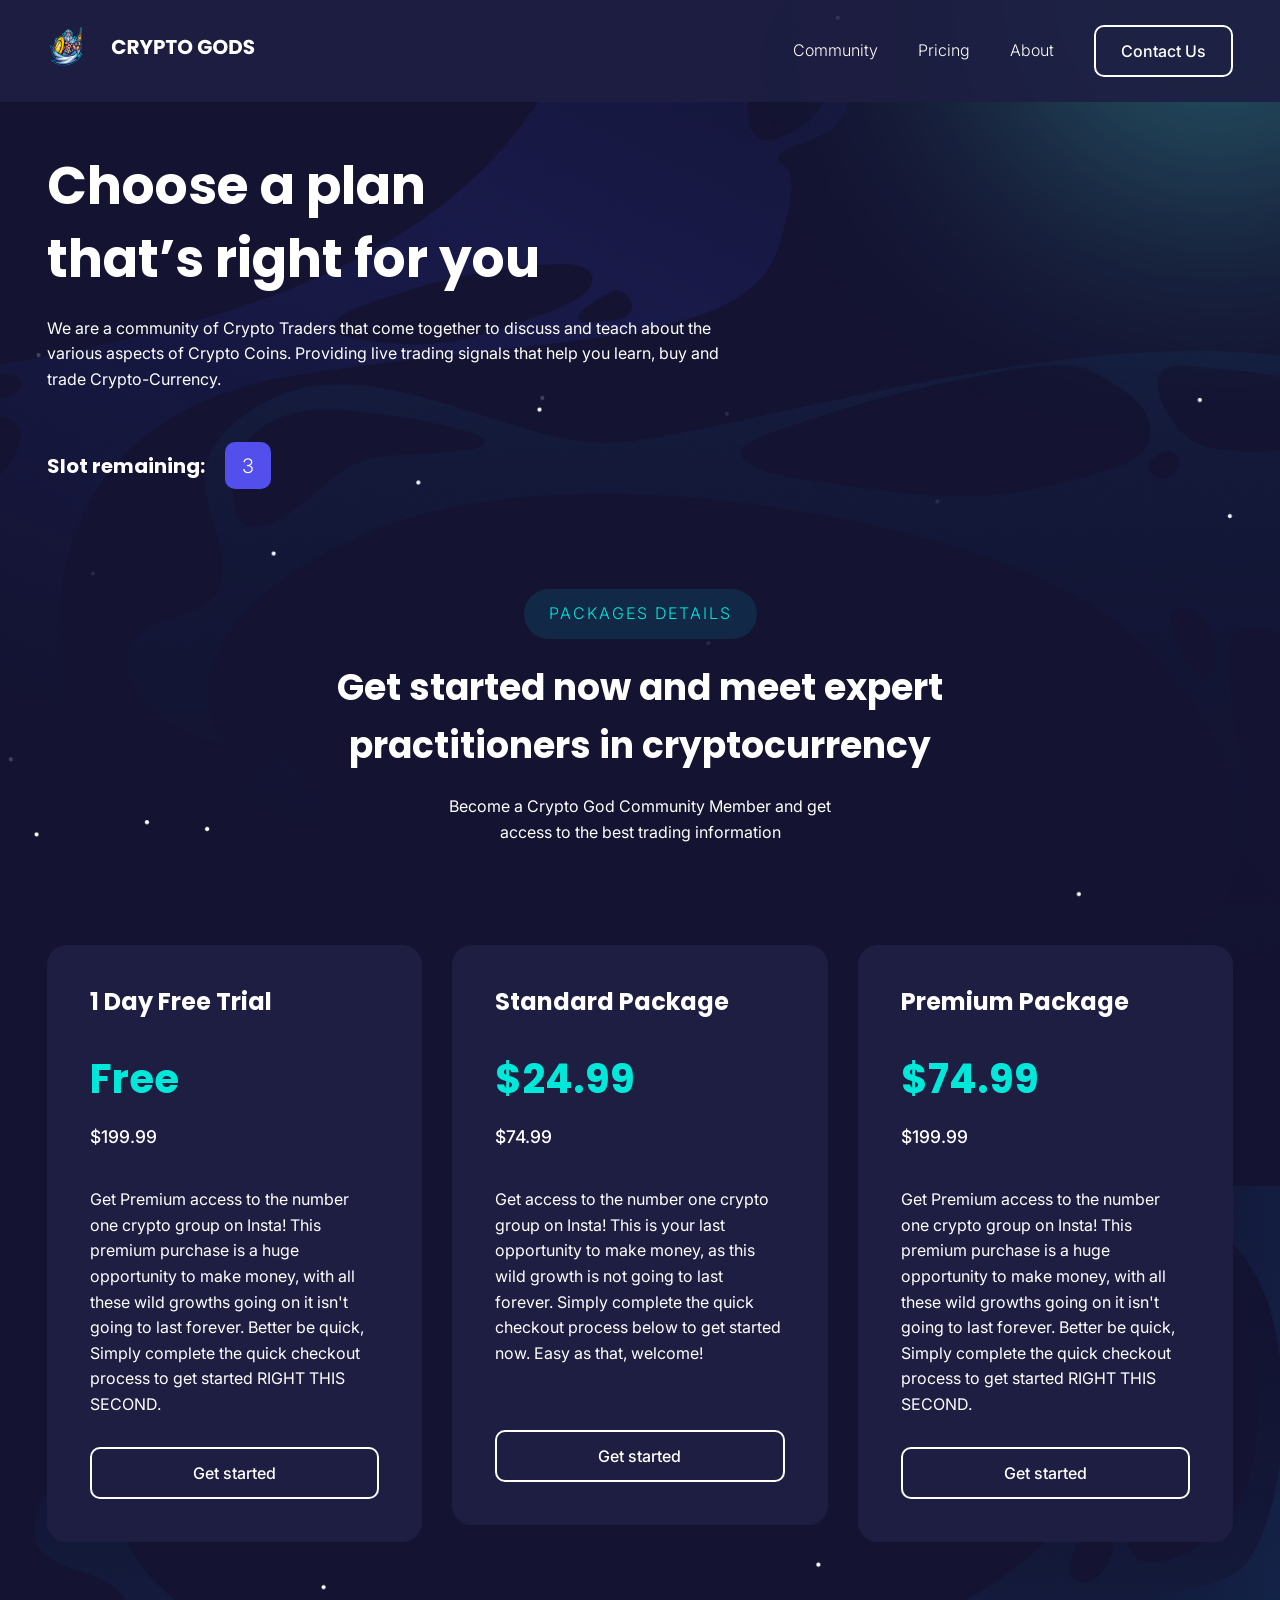
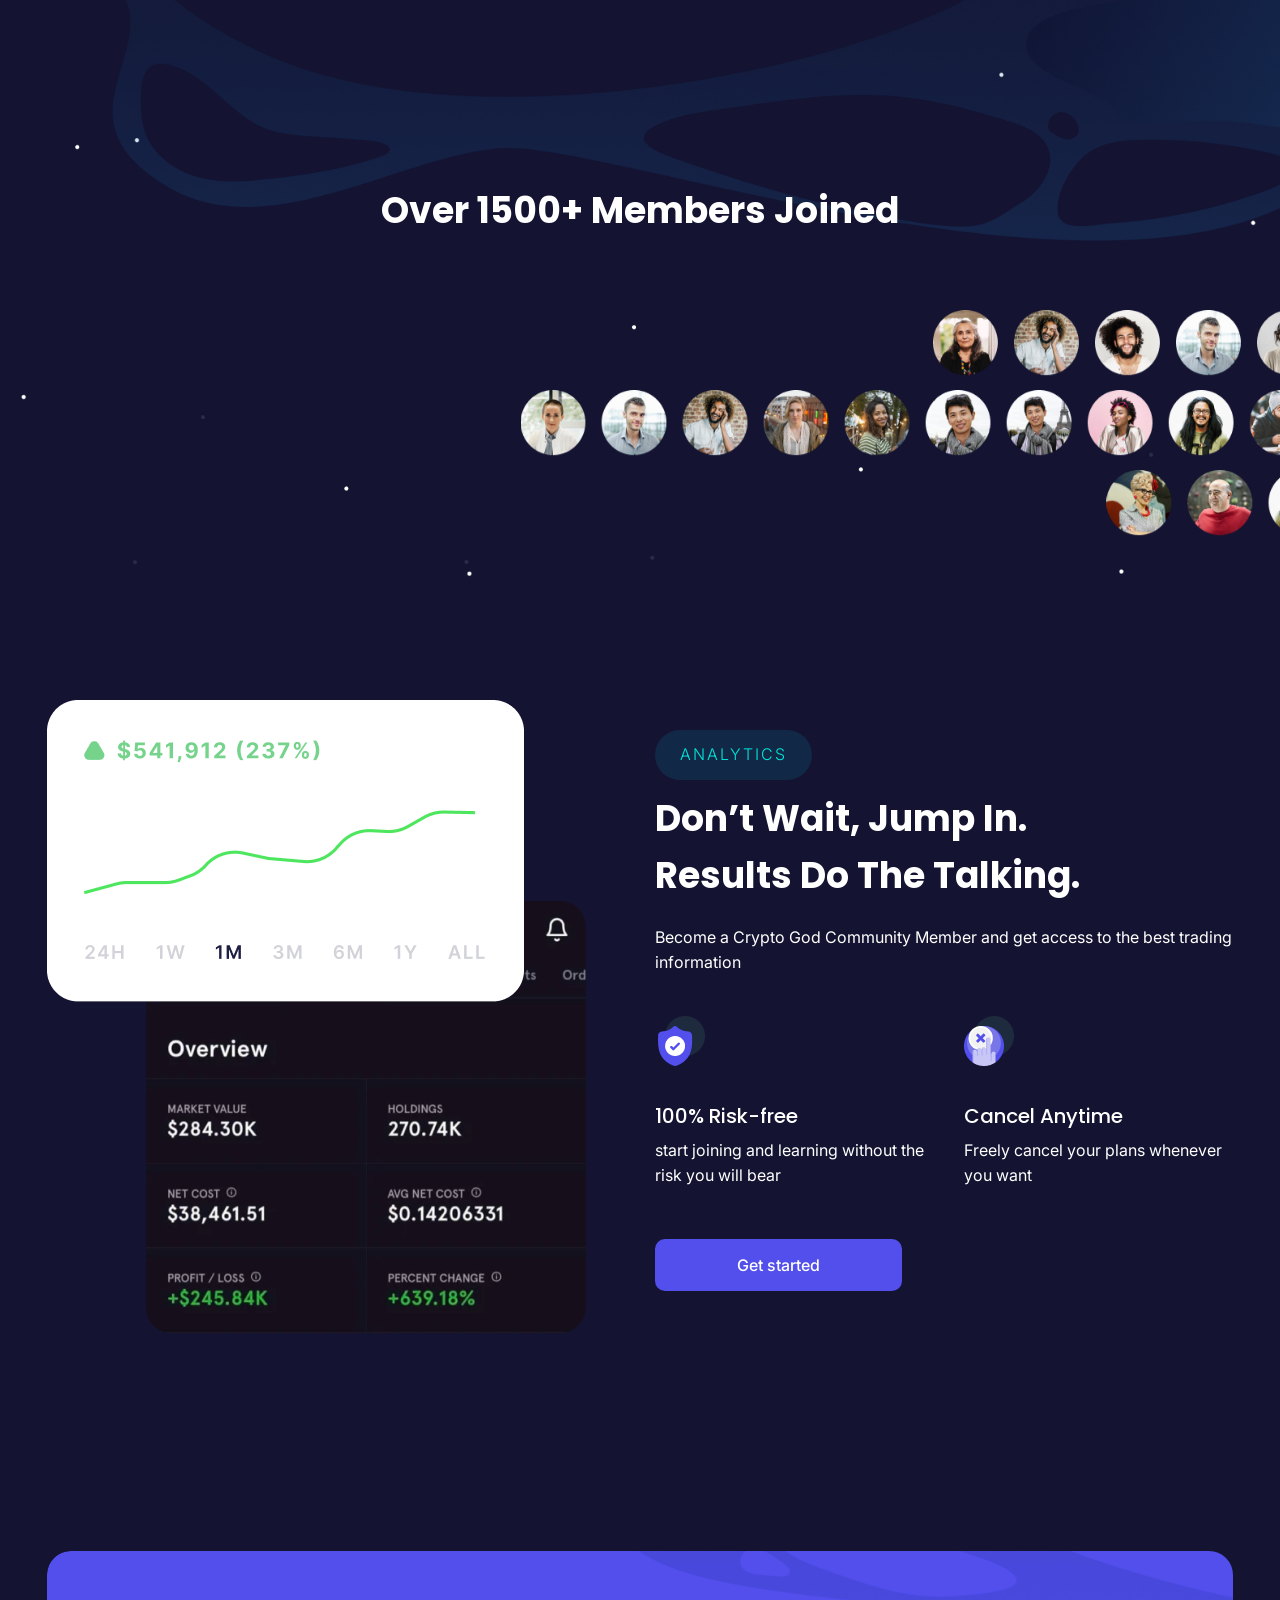
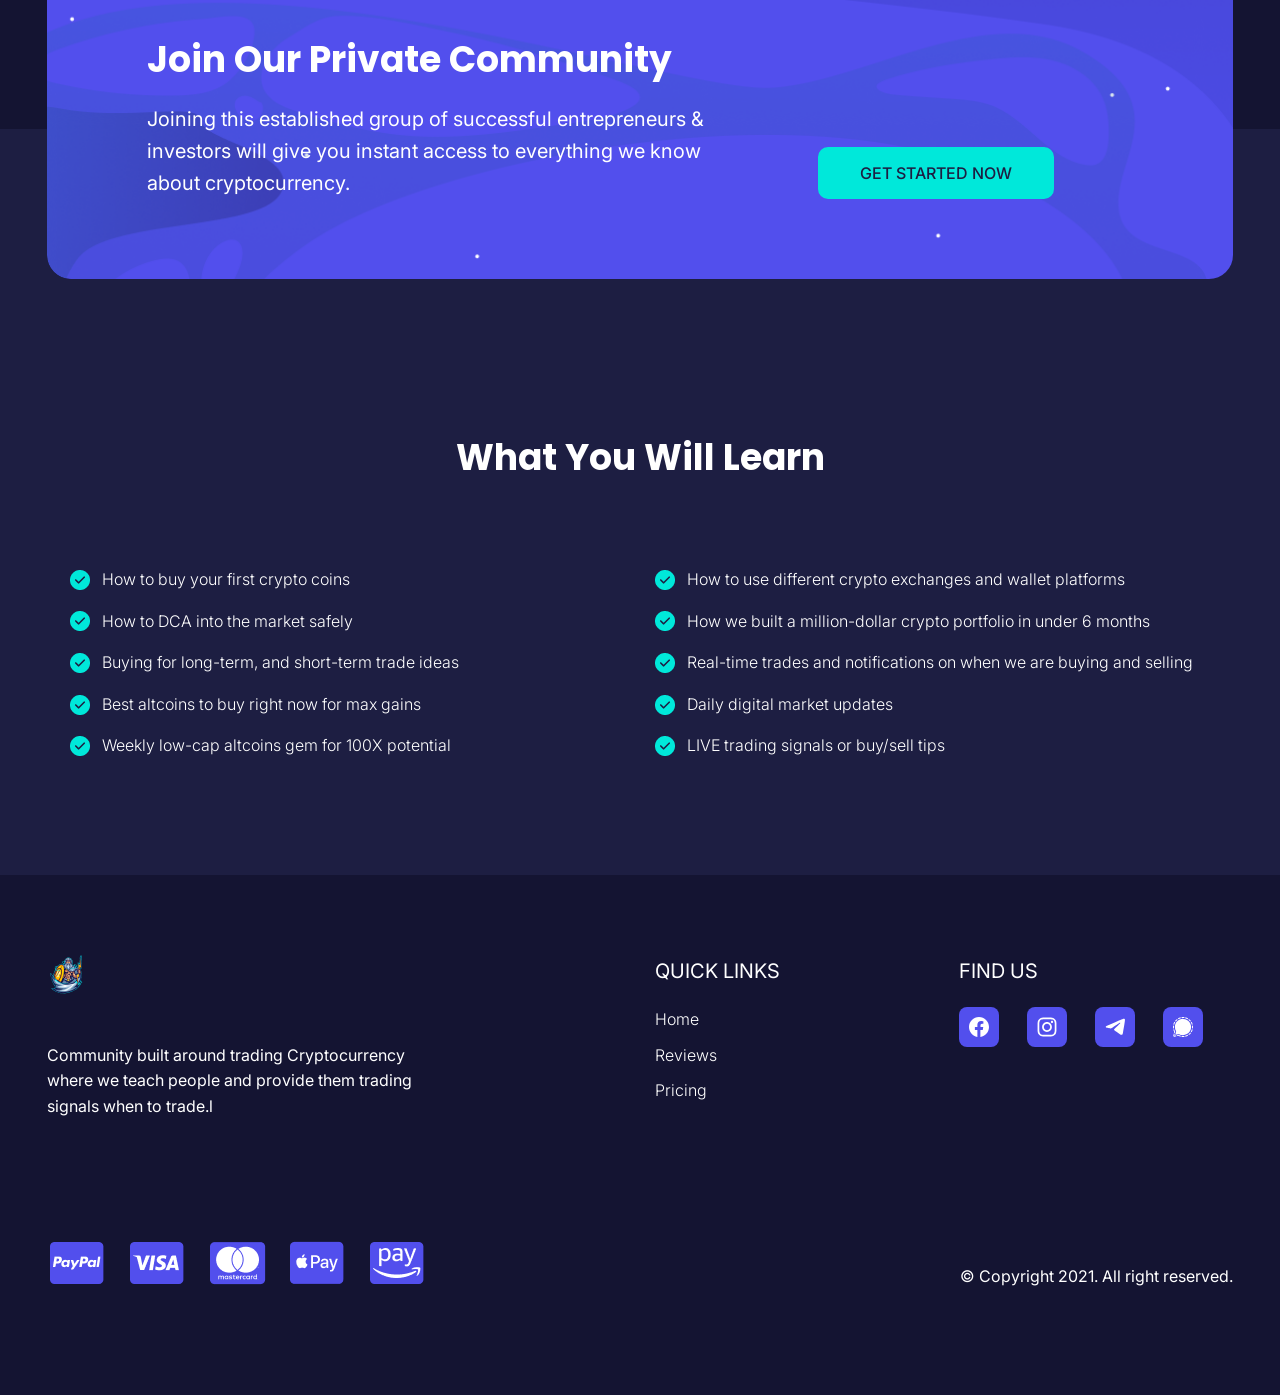
==== src/pricing.html @ 243d0783 "init" ====
<!DOCTYPE html>
<html lang="en">
	<head>
		<meta charset="UTF-8" />
		<meta name="viewport" content="width=device-width, initial-scale=1.0" />
		<title>CryptoGod</title>
		<link rel="shortcut icon" href="./img/favicon.png" type="image/x-icon" />
		<!-- ============= fonts ============= -->
		<link
			href="https://fonts.googleapis.com/css2?family=Inter:wght@400;500&family=Poppins:wght@500;700&display=swap"
			rel="stylesheet"
		/>
		<!-- =========== css files ============ -->
		<link rel="stylesheet" href="css/bootstrap.css" />
		<link rel="stylesheet" href="css/style.css" />
	</head>
	<body>
		<header class="header">
			<nav class="nav">
				<div class="container nav__container">
					<a href="#" class="logo">
						<img src="./img/logo.png" alt="Crypto God" class="img-fluid" />
					</a>
					<ul class="menu">
						<li class="menu__trigger menu__item">
							<a href="#" class="menu__link">Community</a>
						</li>
						<li class="menu__trigger menu__item">
							<a href="#" class="menu__link">Pricing</a>
						</li>
						<li class="menu__trigger menu__item">
							<a href="#" class="menu__link">About</a>
						</li>
						<li class="menu__trigger menu__item">
							<a href="#" class="btn btn__outlined">Contact Us</a>
						</li>
					</ul>
					<div href="#" class="menu__trigger nav__button tablet-port-show">
						<span class="nav__icon">&nbsp;</span>
					</div>
				</div>
			</nav>
			<!-- =========== HEADER CONTENT AREA =========== -->
			<div class="container header__content">
				<div class="row">
					<div class="col-md-7 text-md-left text-center">
						<h1 class="heading mb-2">
							Choose a plan <br />
							that’s right for you
						</h1>
						<p class="p__text mb-5">
							We are a community of Crypto Traders that come together to discuss and teach about the
							various aspects of Crypto Coins. Providing live trading signals that help you learn,
							buy and trade Crypto-Currency.
						</p>
						<div class="slot__box">
							<h5 class="heading">Slot remaining:</h5>
							<span> 3 </span>
						</div>
					</div>
				</div>
			</div>
			<img src="./img/header-bg-2.png" alt="bg image" class="bg header-bg tablet-port-hide" />
		</header>

		<!-- ================================================================= -->
		<!-- ================== PRICING SECTION ============================== -->
		<!-- ================================================================= -->
		<section class="pricing">
			<div class="container">
				<div class="text-center mb-10">
					<span class="section__indicator">PACKAGES DETAILS</span>
					<h2 class="heading mt-2 mb-2">
						Get started now and meet expert <br />
						practitioners in cryptocurrency
					</h2>
					<p class="p__text">
						Become a Crypto God Community Member and get <br />
						access to the best trading information
					</p>
				</div>
				<!-- =================== PRICING CARDS =================== -->
				<div class="row">
					<div class="col-lg-4">
						<div class="pricing__card mb-4">
							<h3 class="heading pricing__card-name mb-3">1 Day Free Trial</h3>
							<h2 class="pricing__card-price--now">Free</h2>
							<h3 class="pricing__card-price--old mb-4">$199.99</h3>
							<p class="p__text mb-3">
								Get Premium access to the number one crypto group on Insta! This premium purchase is
								a huge opportunity to make money, with all these wild growths going on it isn't
								going to last forever. Better be quick, Simply complete the quick checkout process
								to get started RIGHT THIS SECOND.
							</p>
							<a href="#" class="btn btn__outlined btn-full">Get started</a>
						</div>
					</div>
					<div class="col-lg-4">
						<div class="pricing__card mb-4">
							<h3 class="heading pricing__card-name mb-3">Standard Package</h3>
							<h2 class="pricing__card-price--now">$24.99</h2>
							<h3 class="pricing__card-price--old mb-4">$74.99</h3>
							<p class="p__text mb-3">
								Get access to the number one crypto group on Insta! This is your last opportunity to
								make money, as this wild growth is not going to last forever. Simply complete the
								quick checkout process below to get started now. Easy as that, welcome!
							</p>
							<a href="#" class="btn btn__outlined btn-full">Get started</a>
						</div>
					</div>
					<div class="col-lg-4">
						<div class="pricing__card mb-4">
							<h3 class="heading pricing__card-name mb-3">Premium Package</h3>
							<h2 class="pricing__card-price--now">$74.99</h2>
							<h3 class="pricing__card-price--old mb-4">$199.99</h3>
							<p class="p__text mb-3">
								Get Premium access to the number one crypto group on Insta! This premium purchase is
								a huge opportunity to make money, with all these wild growths going on it isn't
								going to last forever. Better be quick, Simply complete the quick checkout process
								to get started RIGHT THIS SECOND.
							</p>
							<a href="#" class="btn btn__outlined btn-full">Get started</a>
						</div>
					</div>
				</div>
			</div>

			<img src="img/pricing-bg.png" alt="bg image" class="bg pricing-bg tablet-port-hide" />
		</section>

		<!-- ================================================================= -->
		<!-- ================== MEMBERS SECTION ============================== -->
		<!-- ================================================================= -->
		<section class="members">
			<div class="container">
				<h2 class="heading text-center mb-7">Over 1500+ Members Joined</h2>
			</div>
			<div class="members__images">
				<marquee behavior="scroll" scrollamount="10" direction="left">
					<img src="img/members1.png" alt="members" class="img-fluid" />
				</marquee>
				<marquee behavior="scroll" scrollamount="15" direction="right">
					<img src="img/members2.png" alt="members" class="img-fluid" />
				</marquee>
				<marquee behavior="scroll" scrollamount="5" direction="left">
					<img src="img/members3.png" alt="members" class="img-fluid" />
				</marquee>
			</div>
		</section>

		<!-- ================================================================= -->
		<!-- ================== ANALYTICS SECTION ============================ -->
		<!-- ================================================================= -->
		<section class="analytics">
			<div class="container">
				<div class="row">
					<div class="col-lg-6 tablet-land-hide">
						<img src="img/analytics-img.png" alt="analytics" class="img-fluid" />
					</div>
					<div class="col-lg-6">
						<div class="analytics__content text-lg-left text-center">
							<span class="section__indicator">ANALYTICS</span>
							<h2 class="heading mt-1 mb-2">
								Don’t Wait, Jump In. <br />
								Results Do The Talking.
							</h2>
							<p class="p__text mb-4">
								Become a Crypto God Community Member and get access to the best trading information
							</p>
							<div class="analytics__grid mb-5">
								<div class="analytics__grid-item">
									<figure class="icon mb-3">
										<img src="img/icon-risk-free.png" alt="100% risk free icon" class="img-fluid" />
									</figure>
									<h4 class="heading mb-1">100% Risk-free</h4>
									<p class="p__text">start joining and learning without the risk you will bear</p>
								</div>
								<div class="analytics__grid-item">
									<figure class="icon mb-3">
										<img
											src="img/icon-cancel-anytime.png"
											alt="cancel anytime icon"
											class="img-fluid"
										/>
									</figure>
									<h4 class="heading mb-1">Cancel Anytime</h4>
									<p class="p__text">Freely cancel your plans whenever you want</p>
								</div>
							</div>
							<a href="#" class="btn btn__primary">Get started</a>
						</div>
					</div>
				</div>
			</div>
		</section>

		<!-- ================================================================= -->
		<!-- ================== COMMUNITY SECTION ============================ -->
		<!-- ================================================================= -->
		<section class="community">
			<div class="container">
				<div class="community__content">
					<div class="community__content-left">
						<h2 class="heading">Join Our Private Community</h2>
						<p class="p__text p__text-big">
							Joining this established group of successful entrepreneurs & investors will give you
							instant access to everything we know about cryptocurrency.
						</p>
					</div>
					<div class="community__content-right">
						<a href="#" class="btn btn__secondary">GET STARTED NOW </a>
					</div>
				</div>
			</div>
		</section>

		<!-- ================================================================= -->
		<!-- ============== WHAT YOU WILL LEARN SECTION ====================== -->
		<!-- ================================================================= -->
		<section class="what-you-will-learn">
			<div class="container">
				<h2 class="heading text-center mb-8">What You Will Learn</h2>
			</div>
			<div class="container learn__container">
				<div class="row">
					<div class="col-lg-6">
						<ul class="learn__list list">
							<li>
								<img src="img/list-icon.png" alt="list icon" class="img-fluid" />
								How to buy your first crypto coins
							</li>
							<li>
								<img src="img/list-icon.png" alt="list icon" class="img-fluid" />
								How to DCA into the market safely
							</li>
							<li>
								<img src="img/list-icon.png" alt="list icon" class="img-fluid" />
								Buying for long-term, and short-term trade ideas
							</li>
							<li>
								<img src="img/list-icon.png" alt="list icon" class="img-fluid" />
								Best altcoins to buy right now for max gains
							</li>
							<li>
								<img src="img/list-icon.png" alt="list icon" class="img-fluid" />
								Weekly low-cap altcoins gem for 100X potential
							</li>
						</ul>
					</div>
					<div class="col-lg-6">
						<ul class="learn__list list">
							<li>
								<img src="img/list-icon.png" alt="list icon" class="img-fluid" />
								How to use different crypto exchanges and wallet platforms
							</li>
							<li>
								<img src="img/list-icon.png" alt="list icon" class="img-fluid" />
								How we built a million-dollar crypto portfolio in under 6 months
							</li>
							<li>
								<img src="img/list-icon.png" alt="list icon" class="img-fluid" />
								Real-time trades and notifications on when we are buying and selling
							</li>
							<li>
								<img src="img/list-icon.png" alt="list icon" class="img-fluid" />
								Daily digital market updates
							</li>
							<li>
								<img src="img/list-icon.png" alt="list icon" class="img-fluid" />
								LIVE trading signals or buy/sell tips
							</li>
						</ul>
					</div>
				</div>
			</div>
		</section>
		<!-- ================================================================= -->
		<!-- ======================= FOOTER SECTION ========================== -->
		<!-- ================================================================= -->
		<footer class="footer">
			<div class="container">
				<div class="row mb-8">
					<div class="col-md-4 mr-auto mb-4">
						<figure class="footer__logo mb-4">
							<img src="img/favicon.png" alt="Crypto god" class="img-fluid" />
						</figure>
						<p class="p__text white">
							Community built around trading Cryptocurrency where we teach people and provide them
							trading signals when to trade.l
						</p>
					</div>
					<div class="col-md-3 mb-4">
						<p class="p__text p__text-big white mb-2">QUICK LINKS</p>
						<ul class="links__list">
							<li class="mb-1">
								<a class="white" href="#">Home</a>
							</li>
							<li class="mb-1">
								<a class="white" href="#">Reviews</a>
							</li>
							<li class="mb-1">
								<a class="white" href="#">Pricing</a>
							</li>
						</ul>
					</div>
					<div class="col-md-3">
						<p class="p__text p__text-big white mb-2">FIND US</p>
						<ul class="social__links">
							<li>
								<a href="#">
									<svg>
										<use xlink:href="img/icons.svg#icon-facebook"></use>
									</svg>
								</a>
							</li>
							<li>
								<a href="#">
									<svg>
										<use xlink:href="img/icons.svg#icon-instagram"></use>
									</svg>
								</a>
							</li>
							<li>
								<a href="#">
									<svg>
										<use xlink:href="img/icons.svg#icon-telegram"></use>
									</svg>
								</a>
							</li>
							<li>
								<a href="#">
									<svg>
										<use xlink:href="img/icons.svg#icon-signal"></use>
									</svg>
								</a>
							</li>
						</ul>
					</div>
				</div>

				<div class="row align-items-center">
					<div class="col-md-6 text-md-left text-center mb-2">
						<img src="img/payment-methods.png" alt="payment methods" class="img-fluid" />
					</div>
					<div class="col-md-6 text-md-right text-center">
						<p class="p__text">© Copyright 2021. All right reserved.</p>
					</div>
				</div>
			</div>
		</footer>

		<!-- bootstrap files -->
		<!-- <script src="js/jquery.js"></script>
		<script src="js/popper.js"></script>
		<script src="js/bootstrap.js"></script> -->

		<!-- Main js file -->
		<script src="js/main.js"></script>
	</body>
</html>
---- src/css/style.css ----
.heading {
  color: #fff;
  font-family: "Poppins", sans-serif;
  font-weight: bold; }

h1.heading {
  font-size: 5.2rem;
  line-height: 1.4; }
  @media only screen and (max-width: 48em) {
    h1.heading {
      font-size: 4rem; } }

h2.heading {
  font-size: 3.6rem;
  line-height: 1.6; }
  @media only screen and (max-width: 48em) {
    h2.heading {
      font-size: 3rem; } }

h3.heading {
  font-size: 2.4rem; }
  @media only screen and (max-width: 48em) {
    h3.heading {
      font-size: 2rem; } }

h4.heading {
  font-size: 2rem;
  font-weight: 500; }
  @media only screen and (max-width: 48em) {
    h4.heading {
      font-size: 1.8rem; } }

p.p__text {
  font-size: 1.6rem;
  font-weight: normal; }
  p.p__text-big {
    font-size: 2rem; }
    @media only screen and (max-width: 48em) {
      p.p__text-big {
        font-size: 1.8rem; } }
  @media only screen and (max-width: 48em) {
    p.p__text {
      font-size: 16px; } }

*,
*::after,
*::before {
  margin: 0;
  padding: 0;
  box-sizing: border-box;
  list-style: none;
  text-decoration: none;
  outline: none; }

::selection {
  background: #141432;
  color: #fff; }

a:hover {
  text-decoration: none; }

html {
  font-size: 62.5%;
  scroll-behavior: smooth; }
  @media only screen and (max-width: 64em) {
    html {
      font-size: 55%; }
      html br {
        display: none !important; } }
  @media only screen and (max-width: 48em) {
    html {
      font-size: 50%; } }

body {
  font-family: "Inter", sans-serif;
  font-size: 1.6rem;
  color: rgba(255, 255, 255, 0.7);
  background: #141432;
  line-height: 1.6; }
  @media only screen and (max-width: 48em) {
    body {
      font-size: 16px; } }

.container {
  width: 95%;
  max-width: 125rem; }

.section__indicator {
  display: inline-block;
  padding: 1.2rem 2.5rem;
  background: rgba(8, 210, 255, 0.1);
  border-radius: 100rem;
  color: #00e8da;
  letter-spacing: 2px;
  text-transform: uppercase; }

.header__content {
  padding-top: 15rem; }

html,
body,
div,
span,
applet,
object,
iframe,
h1,
h2,
h3,
h4,
h5,
h6,
p,
blockquote,
pre,
a,
abbr,
acronym,
address,
big,
cite,
code,
del,
dfn,
em,
img,
ins,
kbd,
q,
s,
samp,
small,
strike,
strong,
sub,
sup,
tt,
var,
b,
u,
i,
center,
dl,
dt,
dd,
ol,
ul,
li,
fieldset,
form,
label,
legend,
table,
caption,
tbody,
tfoot,
thead,
tr,
th,
td,
article,
aside,
canvas,
details,
embed,
figure,
figcaption,
footer,
header,
hgroup,
menu,
nav,
output,
ruby,
section,
summary,
time,
mark,
audio,
video {
  margin: 0;
  padding: 0;
  border: 0;
  vertical-align: baseline; }

article,
aside,
details,
figcaption,
figure,
footer,
header,
hgroup,
menu,
nav,
section {
  display: block; }

ol,
ul {
  list-style: none; }

blockquote,
q {
  quotes: none; }

blockquote:before,
blockquote:after,
q:before,
q:after {
  content: '';
  content: none; }

table {
  border-collapse: collapse;
  border-spacing: 0; }

.white {
  color: #fff; }

.laptop-land-show {
  display: none !important; }
  @media only screen and (max-width: 75em) {
    .laptop-land-show {
      display: block !important; } }

@media only screen and (max-width: 75em) {
  .laptop-land-hide {
    display: none; } }

.laptop-port-show {
  display: none; }
  @media only screen and (max-width: 64em) {
    .laptop-port-show {
      display: block; } }

@media only screen and (max-width: 64em) {
  .laptop-port-hide {
    display: none; } }

.tablet-land-show {
  display: none !important; }
  @media only screen and (max-width: 62em) {
    .tablet-land-show {
      display: block !important; } }

@media only screen and (max-width: 62em) {
  .tablet-land-hide {
    display: none !important; } }

.tablet-port-show {
  display: none !important; }
  @media only screen and (max-width: 48em) {
    .tablet-port-show {
      display: block !important; } }

@media only screen and (max-width: 48em) {
  .tablet-port-hide {
    display: none; } }

@media only screen and (max-width: 35.9375em) {
  .mbl-land-hide {
    display: none; } }

.mbl-land-show {
  display: none; }
  @media only screen and (max-width: 35.9375em) {
    .mbl-land-show {
      display: block; } }

.hide {
  opacity: 0;
  visibility: hidden; }

.m--1 {
  margin: 0.5rem !important; }

.m-1 {
  margin: 1rem !important; }

.m-2 {
  margin: 2rem !important; }

.m-3 {
  margin: 3rem !important; }

.m-3 {
  margin: 3rem !important; }

.m-4 {
  margin: 4rem !important; }

.m-5 {
  margin: 5rem !important; }

.mt-1 {
  margin-top: 1rem !important; }

.mt-2 {
  margin-top: 2rem !important; }

.mt-3 {
  margin-top: 3rem !important; }

.mt-4 {
  margin-top: 4rem !important; }

.mt-5 {
  margin-top: 5rem !important; }

.mt-6 {
  margin-top: 6rem !important; }

.mt-7 {
  margin-top: 7rem !important; }

.mt-8 {
  margin-top: 8rem !important; }

.mt-9 {
  margin-top: 9rem !important; }

.mt-10 {
  margin-top: 10rem !important; }

.mb-1 {
  margin-bottom: 1rem !important; }

.mb-2 {
  margin-bottom: 2rem !important; }

.mb-3 {
  margin-bottom: 3rem !important; }

.mb-4 {
  margin-bottom: 4rem !important; }

.mb-5 {
  margin-bottom: 5rem !important; }

.mb-6 {
  margin-bottom: 6rem !important; }

.mb-7 {
  margin-bottom: 7rem !important; }

.mb-8 {
  margin-bottom: 8rem !important; }

.mb-9 {
  margin-bottom: 9rem !important; }

.mb-10 {
  margin-bottom: 10rem !important; }

.p-1 {
  padding: 1rem !important; }

.p-2 {
  padding: 2rem !important; }

.p-3 {
  padding: 3rem !important; }

.p-4 {
  padding: 4rem !important; }

.p-5 {
  padding: 5rem !important; }

.pt-1 {
  padding-top: 1rem !important; }

.pt-2 {
  padding-top: 2rem !important; }

.pt-3 {
  padding-top: 3rem !important; }

.pt-4 {
  padding-top: 4rem !important; }

.pt-5 {
  padding-top: 5rem !important; }

.pt-6 {
  padding-top: 6rem !important; }

.pt-7 {
  padding-top: 7rem !important; }

.pt-8 {
  padding-top: 8rem !important; }

.pt-9 {
  padding-top: 9rem !important; }

.pt-10 {
  padding-top: 10rem !important; }

.pb-1 {
  padding-bottom: 1rem !important; }

.pb-2 {
  padding-bottom: 2rem !important; }

.pb-3 {
  padding-bottom: 3rem !important; }

.pb-4 {
  padding-bottom: 4rem !important; }

.pb-5 {
  padding-bottom: 5rem !important; }

.pb-6 {
  padding-bottom: 6rem !important; }

.pb-7 {
  padding-bottom: 7rem !important; }

.pb-8 {
  padding-bottom: 8rem !important; }

.pb-9 {
  padding-bottom: 9rem !important; }

.pb-10 {
  padding-bottom: 10rem !important; }

.nav {
  padding: 2.5rem 0;
  position: absolute;
  left: 0;
  width: 100%;
  top: 0;
  z-index: 3;
  transition: all 0.5s; }
  .nav.sticky {
    position: fixed;
    background: rgba(29, 30, 66, 0.9); }
  .nav__container {
    display: flex;
    justify-content: space-between;
    align-items: center; }
  .nav .menu {
    display: flex;
    align-items: center; }
    .nav .menu__item:not(:last-child) {
      margin-right: 4rem; }
    .nav .menu__link:link, .nav .menu__link:visited {
      color: #fff; }
  @media only screen and (max-width: 48em) {
    .nav .menu {
      position: fixed;
      top: 0;
      right: 0;
      width: 100%;
      max-width: 30rem;
      background: rgba(29, 30, 66, 0.9);
      height: 100vh;
      display: flex;
      justify-content: flex-start;
      align-items: flex-start;
      flex-direction: column;
      padding-top: 10rem;
      padding-left: 2rem;
      z-index: 9;
      transition: all 0.5s;
      transform: translateX(110%); }
      .nav .menu li {
        margin-bottom: 3rem; }
      .nav .menu a {
        font-size: 2rem; }
    .nav.active .menu {
      transform: translateX(0); } }

.nav__button {
  width: 40px;
  height: 40px;
  border-radius: 8px;
  background: #1d1e42;
  border: 2px solid #fff;
  position: relative;
  display: flex;
  justify-content: center;
  align-items: center;
  z-index: 10;
  cursor: pointer; }
  .nav__button span {
    position: absolute;
    display: block;
    top: 50%;
    left: 50%;
    transform: translate(-50%, -50%);
    width: 20px;
    height: 2px;
    background: #fff;
    border-radius: 100rem;
    transition: all 0.3s; }
    .nav__button span::before, .nav__button span::after {
      content: '';
      position: absolute;
      height: 2px;
      background: #fff;
      border-radius: 100rem;
      right: 0;
      transition: all 0.3s; }
    .nav__button span::before {
      width: 12px;
      top: -8px; }
    .nav__button span::after {
      width: 17px;
      top: 8px; }
  .nav__button:hover span::after, .nav__button:hover span::before {
    width: 100%; }
  .nav__button.active {
    position: fixed;
    top: 2.9rem;
    right: 3.8rem; }
    .nav__button.active span {
      background: transparent; }
      .nav__button.active span::before {
        width: 100%;
        top: 0;
        transform: rotate(135deg); }
      .nav__button.active span::after {
        width: 100%;
        top: 0;
        transform: rotate(-135deg); }

.btn {
  padding: 1.2rem 2.5rem; }
  .btn, .btn:link, .btn:visited {
    color: #fff;
    font-size: 1.6rem;
    font-weight: 500;
    border-radius: 1rem; }
    @media only screen and (max-width: 48em) {
      .btn, .btn:link, .btn:visited {
        font-size: 14px; } }
  .btn__outlined {
    background: none;
    border: 2px solid currentColor; }
    .btn__outlined:hover {
      background: #524fed;
      border-color: #524fed; }
  .btn__primary {
    background: #524fed;
    border: 2px solid #524fed;
    padding: 1.2rem 8rem; }
    .btn__primary:hover {
      background: none;
      border-color: currentColor; }
    .btn__primary--small {
      padding: 1.2rem 2.5rem; }
  .btn__secondary {
    background: #00e8da;
    border: 2px solid #00e8da;
    padding: 1.2rem 4rem;
    color: #1d1e42 !important; }
    .btn__secondary:hover {
      background: none;
      color: #fff !important;
      border-color: currentColor; }
  .btn__dark {
    background: #26264f;
    display: flex;
    align-items: center;
    padding: 1.2rem 2.5rem;
    border: 2px solid #26264f; }
    .btn__dark i {
      width: 2rem;
      height: 2rem;
      background: #fff;
      color: #000;
      display: flex;
      justify-content: center;
      align-items: center;
      border-radius: 50%;
      padding-left: 2px;
      margin-right: 1rem;
      font-size: 1rem; }
  .btn-full {
    display: block;
    width: 100%; }

.pricing__card {
  background: #1d1e42;
  padding: 4rem;
  border-radius: 2rem;
  transition: all 0.3s;
  border: 3px solid transparent;
  display: flex;
  flex-direction: column;
  min-height: 58rem; }
  .pricing__card-price--now {
    font-size: 4rem;
    color: #00e8da;
    font-weight: bold;
    line-height: 1.6;
    font-family: "Poppins", sans-serif; }
    @media only screen and (max-width: 48em) {
      .pricing__card-price--now {
        font-size: 3rem; } }
  .pricing__card__price-old {
    font-size: 2rem;
    font-family: "Poppins", sans-serif;
    color: #fff;
    text-decoration: line-through;
    font-weight: 500; }
  .pricing__card a.btn {
    margin-top: auto; }
  .pricing__card:hover {
    border-color: #9679f2; }

.list {
  position: relative; }
  .list li {
    display: flex;
    align-items: center;
    margin-bottom: 1.6rem; }
    .list li img {
      margin-right: 1.2rem; }

.header {
  position: relative;
  padding-bottom: 10rem; }
  .header .slot__box {
    display: flex;
    align-items: center; }
    @media only screen and (max-width: 48em) {
      .header .slot__box {
        justify-content: center; } }
    .header .slot__box h5 {
      margin-right: 2rem;
      font-size: 2rem;
      margin-bottom: 0; }
    .header .slot__box span {
      padding: 1.7rem;
      background: #524fed;
      max-height: 4.7rem;
      display: flex;
      justify-content: center;
      align-items: center;
      border-radius: 10px;
      color: #fff;
      font-size: 2rem; }
  .header-bg {
    position: absolute;
    top: -33rem;
    left: 0;
    z-index: -1;
    width: 100%;
    object-fit: cover; }

.pricing {
  padding-bottom: 20rem;
  position: relative; }
  .pricing .card {
    margin-bottom: 3rem; }
  .pricing-bg {
    position: absolute;
    top: 50%;
    left: 0;
    width: 100%;
    z-index: -1; }

.members {
  padding-bottom: 15rem; }
  @media only screen and (max-width: 48em) {
    .members {
      padding-bottom: 8rem; } }
  .members__images marquee {
    width: 100%; }

.analytics {
  padding-bottom: 20rem; }
  @media only screen and (max-width: 48em) {
    .analytics {
      padding-bottom: 8rem; } }
  .analytics__content {
    padding: 3rem 0;
    margin-bottom: 3rem; }
  .analytics__grid {
    display: grid;
    grid-template-columns: repeat(auto-fit, minmax(20rem, 1fr));
    grid-gap: 4rem; }

.community {
  position: relative;
  z-index: 1; }
  .community__content {
    padding: 8rem 10rem;
    display: flex;
    background: url(../img/community-bg.png) no-repeat;
    background-size: cover;
    border-radius: 24px; }
    .community__content-left {
      width: 60%; }
    .community__content-right {
      width: 40%;
      text-align: center;
      display: flex;
      justify-content: center;
      align-items: flex-end; }
    @media only screen and (max-width: 64em) {
      .community__content {
        padding: 4rem 5rem;
        flex-wrap: wrap;
        text-align: center; }
        .community__content-left {
          width: 100%;
          margin-bottom: 4rem; }
        .community__content-right {
          width: 100%; } }
    @media only screen and (max-width: 64em) {
      .community__content {
        padding: 3rem 1.3rem; } }

.what-you-will-learn {
  padding-top: 30rem;
  padding-bottom: 10rem;
  background: #1d1e42;
  margin-top: -15rem; }
  .what-you-will-learn .learn__container {
    max-width: 117rem; }

.footer {
  padding: 8rem 0; }
  @media only screen and (max-width: 48em) {
    .footer {
      padding-bottom: 4rem; } }
  .footer .social__links {
    display: flex;
    align-items: center; }
    .footer .social__links li:not(:last-child) {
      margin-right: 2.8rem; }
    .footer .social__links li a {
      display: flex;
      justify-content: center;
      align-items: center;
      width: 4rem;
      height: 4rem;
      border-radius: 8px;
      background: #524fed;
      transition: all 0.3s; }
      .footer .social__links li a svg {
        transition: all 0.3s;
        width: 2rem;
        height: 2rem;
        fill: #fff; }
      .footer .social__links li a:hover {
        background: #fff; }
        .footer .social__links li a:hover svg {
          fill: #524fed; }

/* Base CSS */
.alignleft {
  float: left;
  margin-right: 15px; }

.alignright {
  float: right;
  margin-left: 15px; }

.aligncenter {
  display: block;
  margin: 0 auto 15px; }

a:focus {
  outline: 0 solid; }

img {
  max-width: 100%;
  height: auto; }

h1,
h2,
h3,
h4,
h5,
h6 {
  margin: 0 0 15px;
  color: #fff;
  font-family: 'Inter', sans-serif; }

body {
  color: #fff;
  font-weight: 300;
  font-family: 'Inter', sans-serif; }

@font-face {
  font-family: 'Inter-Thin.ttf';
  src: url(../Inter-Thin.ttf); }

@font-face {
  font-family: 'Inter-SemiBold';
  src: url(../fonts/Inter-SemiBold.ttf); }

@font-face {
  font-family: 'Inter-Regular';
  src: url(../fonts/Inter-Regular.ttf); }

@font-face {
  font-family: 'Inter-Bold';
  src: url(../Inter-Bold.ttf); }

@font-face {
  font-family: 'Inter-Light';
  src: url(../Inter-Light.ttf); }

@font-face {
  font-family: 'Inter-Medium';
  src: url(../fonts/Inter-Medium.ttf); }

.selector-for-some-widget {
  box-sizing: content-box; }

a:hover {
  text-decoration: none; }

#scrollUp {
  background: #7dba2f;
  height: 40px;
  width: 40px;
  right: 40px;
  bottom: 40px;
  color: #fff;
  font-size: 20px;
  text-align: center;
  border-radius: 50%;
  font-size: 20px;
  line-height: 40px; }

#scrollUp:hover {
  background: #444; }

/* Header bar section start */
.top-header {
  min-height: 100px;
  position: absolute;
  top: 0;
  left: 0;
  display: block;
  right: 0;
  z-index: 9;
  line-height: 100px;
  background: #212d4d; }

.main-menu ul li a {
  font-size: 16px;
  line-height: 44px;
  text-transform: capitalize;
  color: #fff;
  padding: 0 17px;
  transition: 0.3s; }

.main-menu ul li {
  display: inline-block;
  transition: 0.3s; }

.try_btn {
  margin-left: 50px;
  margin-top: 24px; }

.border-btn {
  background: transparent;
  font-size: 16px;
  font-weight: 700;
  text-transform: capitalize;
  border-radius: 11px;
  width: 170px;
  height: 50px;
  color: #fff;
  transition: 0.3s;
  border: 2px solid #fff;
  display: block;
  text-align: center;
  line-height: 44px; }

.popup-btn_2 {
  display: flex;
  align-items: center; }

/* Header bar section  END */
.slider-area {
  overflow: hidden !important; }

.slider-content h2 {
  font-size: 52px;
  font-weight: 700;
  line-height: 72px; }

.slider-content {
  padding-top: 80px; }

.slider-content p {
  font-size: 16px;
  color: #fff;
  padding-right: 30px; }

.slider-shap-img {
  position: relative; }

.all-shap {
  position: absolute; }

.shape-8 {
  top: -100px;
  left: 0; }

.shape-1 {
  top: 0;
  left: 98px; }

.shape-9 {
  top: 572px;
  right: -83px; }

.shape-2 {
  top: -86px;
  right: 14px;
  z-index: 10; }

.shape-4 {
  top: 785px;
  left: 94px; }

.shape-5 {
  top: 598px;
  left: 585px; }

.shape-6 {
  top: 684px;
  right: 50px; }

.shape-7 {
  top: 684px;
  right: 380px; }

.shape-3 {
  top: 100px;
  right: 218px; }

.slider-right-text {
  background: #ffffff;
  box-shadow: 0px 24.15px 64.4px rgba(27, 42, 54, 0.3);
  border-radius: 12.88px;
  width: 301px;
  color: #000;
  padding: 20px;
  height: 88px;
  margin-top: 80px;
  position: relative;
  z-index: 1; }

.zero-img {
  display: inline-block; }

.zero-text-11 {
  display: inline-block; }

.zero-text-11 p {
  color: #6a6a75;
  font-size: 14px;
  line-height: 14px;
  margin-bottom: 8px; }

.zero-text-11 span {
  font-size: 15px;
  line-height: 15px;
  color: #1e5172;
  font-weight: 700; }

.zero-text-11 span a {
  font-size: 12px;
  color: #524fed;
  background: #524fed69;
  margin-left: 40px;
  border-radius: 11px;
  padding: 5px 10px; }

.zero-img {
  display: inline-block;
  position: relative;
  top: -14px; }

.slider_shape-img {
  position: relative; }

.rr_shape {
  position: absolute; }

.rr_shape.rr_shape-1 {
  top: -19px;
  left: 203px;
  width: 290px; }

.rr_shape.rr_shape-5 {
  top: 33px;
  right: -43px;
  width: 170px;
  height: 170px; }

.rr_shape.rr_shape-3 {
  bottom: -296px;
  right: -15px;
  width: 100px; }

.rr_shape.rr_shape-2 {
  top: -148px;
  right: -14px; }

.rr_shape.rr_shape-4 {
  top: 186px;
  left: 130px; }

.rr_shape.rr_shape-6 {
  top: -118px;
  left: 162px;
  width: 400px; }

.mumber-slider-sec {
  padding-bottom: 200px; }

.people-content-title {
  background: #26264f;
  padding: 30px;
  border-radius: 12px; }

.social-icons ul li {
  display: inline-block; }

.section-title a {
  font-size: 14px;
  color: #2fdaff;
  background: #2fdaff59;
  padding: 8px 18px;
  border-radius: 50px;
  margin-bottom: 20px;
  display: inline-block; }

.section-title h3 {
  font-size: 36px;
  font-weight: 700;
  line-height: 50px;
  margin-bottom: 10px; }

.section-title p {
  font-size: 16px;
  opacity: 0.7;
  margin: 0px 110px; }

.people-content-title {
  position: relative;
  height: 190px; }

.people-content-title p::before {
  content: '';
  position: absolute;
  border-top: 25px solid #26264f;
  border-right: 25px solid transparent;
  border-left: 25px solid transparent;
  bottom: -25px;
  left: 31px; }

.client-sec-2 {
  margin-top: 35px;
  margin-left: 34px; }

.mumber-active .client-img img {
  width: 40px;
  height: 40px; }

.client-img {
  display: inline-block; }

.client-name {
  display: inline-block; }

.social-icons ul li {
  display: inline-block;
  color: #feba2a; }

.client-name h4 {
  font-size: 18px;
  margin-bottom: 6px;
  line-height: 18px; }

.people-single {
  position: relative;
  left: 210px; }

.mumber-active.owl-carousel .owl-nav.disabled {
  display: block; }

.owl-prev {
  position: absolute;
  bottom: -60px;
  left: 46%;
  text-align: center;
  font-size: 30px; }

.owl-next {
  position: absolute;
  bottom: -60px;
  right: 46%;
  text-align: center;
  font-size: 30px; }

/*slider-area style ends*/
/*ourprivet-area style start form here*/
.ourprivet-main {
  height: 271px;
  padding: 40px;
  background: #524fed;
  border-radius: 12px;
  position: relative;
  top: -135px; }

.ourprivet-content h3 {
  font-size: 36px;
  font-weight: 700;
  line-height: 50px; }

.ourprivet-content p {
  padding-right: 333px; }

.ourprivet-content {
  padding-left: 50px; }

.ourprivet-content-right a {
  background: #00e8da;
  font-size: 16px;
  font-weight: 700;
  text-transform: capitalize;
  border-radius: 11px;
  width: 220px;
  height: 56px;
  color: #000;
  transition: 0.3s;
  border: 2px solid transparent;
  display: inline-block;
  text-align: center;
  line-height: 52px;
  margin-right: 20px; }

.ourprivet-content-right {
  margin-top: 82px;
  margin-left: 80px; }

.our-priver-shape {
  position: relative; }

.our-sh-1 {
  top: -40px;
  left: -39px; }

.our-all {
  position: absolute; }

.our-sh-3 {
  top: 57px;
  left: -40px; }

.our-sh-2 {
  top: -40px;
  right: -39px; }

.our-sh-5.our-all {
  top: 180px;
  left: 25%; }

.our-sh-6.our-all {
  top: 180px;
  left: 80%; }

.our-sh-7.our-all {
  top: 40px;
  left: 90%; }

.our-sh-8.our-all {
  top: 29px;
  left: 95%; }

/*ourprivet-area style ends*/
/*accodion-area style start form here*/
.accodion-area {
  background: #141432;
  overflow: hidden; }

.aplication-content-tabs .card {
  border: 0;
  border-radius: 0;
  width: 100%;
  background: none; }

.aplication-content-tabs .card-header {
  background-color: transparent;
  border-bottom: 1px solid rgba(255, 255, 255, 0.05);
  padding: 0; }

.accordion .card .btn-link br {
  display: none; }

.btn.btn-link {
  display: block;
  position: relative;
  color: #fff;
  padding: 12px 30px 12px 30px;
  margin: 10px 0;
  font-size: 18px;
  font-weight: 500;
  border-radius: 5px;
  text-decoration: none;
  text-align: left;
  padding-left: 10px; }
  .btn.btn-link br {
    display: block !important; }

.card-body {
  padding: 0px 30px 30px 30px;
  color: #6e6e71; }

.aplication-content-tabs .btn.btn-link::before {
  content: '+';
  position: absolute;
  top: -17%;
  right: 0;
  font-size: 25px;
  padding: 13px 20px; }

.aplication-content-tabs .btn.btn-link[aria-expanded='true']::before {
  position: absolute;
  content: '-';
  color: #fff;
  top: -17%;
  right: 0;
  font-size: 25px;
  padding: 13px 23px; }

.aplication-content-tabs h2 {
  font-size: 40px;
  font-weight: 700; }

.faq-img-sec {
  position: relative; }

.faq-imgg {
  position: absolute; }

.faq-imgg.faq-img-1 {
  top: 263px;
  left: 134px;
  width: 350px; }

.faq-imgg.faq-img-4 {
  top: 15px;
  left: -73px;
  width: 250px; }

.faq-imgg.faq-img-3 {
  width: 90px;
  top: 70px;
  left: 316px; }

.faq-imgg.faq-img-2 {
  width: 33px;
  top: 319px;
  right: 141px; }

.accodion-area .section-title p {
  font-size: 16px;
  opacity: 0.7;
  margin: 0px 110px;
  margin-left: 0;
  margin-bottom: 50px; }

.accodion-img-shape {
  height: 300px;
  background: #524fed;
  padding: 40px;
  margin-top: 217px;
  border-radius: 12px; }
  @media only screen and (max-width: 48em) {
    .accodion-img-shape {
      height: auto; } }

.accodion-img-title h3 {
  font-size: 24px;
  font-weight: 700; }

.accodion-img-title p {
  margin-bottom: 35px; }

.accodionimg-tt img {
  position: absolute;
  top: 217px;
  left: 14px;
  width: 95%;
  height: 300px;
  z-index: -1; }

/*accodion-area style ends*/
/*footer section style form here*/
.footer-widget p {
  margin-top: 30px;
  padding-right: 250px; }

.footer-widget h4 {
  font-size: 20px; }

.footer-widget ul li a {
  color: #fff;
  padding: 7px 0px;
  display: block; }

.footer-area {
  background: #141432; }

.footer-icons ul li {
  display: inline-block;
  margin-right: 15px; }

.footer-icons ul li a {
  width: 40px;
  height: 40px;
  background: #524fed;
  border-radius: 10px;
  line-height: 28px;
  text-align: center;
  font-size: 22px; }

.copy-right-area {
  margin-top: 80px; }

/*footer section style ends*/
/*humberger menu start  */
.hamburger-menu {
  cursor: pointer; }

.hamburger-menu {
  cursor: pointer;
  position: absolute;
  right: 15px;
  display: none;
  z-index: 999;
  top: -65px; }

.hamburger-menu span {
  background: #2563ff;
  width: 30px;
  height: 3px;
  display: block;
  margin: 5px 0;
  transition: all 0.3s ease; }

.hamburger-menu .line-top.current {
  transform: translateY(200%) rotate(135deg); }

.hamburger-menu .line-center.current {
  opacity: 0; }

.hamburger-menu .line-bottom.current {
  transform: translateY(-325%) rotate(-135deg); }

/*humberger menu start  */
@media only screen and (max-width: 48em) {
  .mumber-active {
    width: 80%;
    margin: 0 auto; } }

.people-single .social-icons {
  display: flex;
  align-items: center;
  justify-content: flex-end; }

@media only screen and (max-width: 48em) {
  .popup-btn_2 {
    justify-content: center; } }

/* XL Device :1200px. */
/* LG Device :992px. */
@media (min-width: 992px) and (max-width: 1200px) {
  .slider-content h2 {
    font-size: 40px;
    line-height: 50px; }
  .rr_shape.rr_shape-1 {
    top: 13px;
    left: 81px;
    width: 255px; }
  .rr_shape.rr_shape-5 {
    right: -26px; }
  .rr_shape.rr_shape-4 {
    top: 186px;
    left: 11px; }
  .ourprivet-content p {
    padding-right: 84px; }
  .ourprivet-content-right {
    margin-left: 20px; }
  .btn.btn-link {
    font-size: 16px; }
  .footer-widget p {
    padding-right: 129px; } }

/* MD Device :768px. */
@media (min-width: 768px) and (max-width: 991px) {
  .slider-content h2 {
    font-size: 32px;
    line-height: 50px; }
  .popup-btn {
    width: 148px;
    font-size: 14px; }
  .footer-icons ul li a {
    width: 30px;
    height: 30px;
    background: #524fed;
    border-radius: 10px;
    line-height: 11px;
    text-align: center;
    font-size: 15px; }
  .footer-icons ul li {
    display: inline-block;
    margin-right: 4px; }
  .popup-video {
    font-size: 14px;
    width: 148px; }
  .zero-text-11 span a {
    margin-left: 15px; }
  .slider-right-text {
    width: 259px; }
  .rr_shape.rr_shape-1 {
    top: 23px;
    left: 86px;
    width: 150px; }
  .rr_shape.rr_shape-4 {
    top: 61px;
    left: 0px; }
  .rr_shape.rr_shape-6 {
    top: -88px;
    left: 75px;
    width: 274px; }
  .people-single {
    position: relative;
    left: 140px; }
  .social-icons {
    position: relative;
    right: -79px; }
  .owl-prev {
    left: 44%; }
  .owl-next {
    right: 44%; }
  .section-title h3 {
    font-size: 32px; }
  .section-title p {
    margin: 0px 80px; }
  .ourprivet-content p {
    padding-right: 0; }
  .ourprivet-content {
    padding-left: inherit;
    padding-top: 20px; }
  .ourprivet-content h3 {
    font-size: 28px; }
  .ourprivet-content-right {
    margin-top: 100px;
    margin-left: inherit; }
  .ourprivet-content-right a {
    font-size: 14px;
    width: 180px; }
  .btn.btn-link {
    font-size: 12px; }
  .accodion-img-title h3 {
    font-size: 18px; }
  .accodion-img-shape {
    padding: 17px;
    text-align: center; }
  .accodion-img-title a {
    margin-right: inherit; }
  .accodionimg-tt img {
    width: 90%; }
  .accodion-img-shape {
    margin-top: 292px; }
  .accodionimg-tt img {
    top: 293px; }
  .accodion-img-title {
    padding-top: 20px; }
  .footer-widget p {
    margin-top: 30px;
    padding-right: 0px; } }

/* SM Small Device :320px. */
/* SM Small Device :320px. */
@media only screen and (min-width: 320px) and (max-width: 767px) {
  .slider-content h2 {
    font-size: 28px;
    line-height: 37px; }
  .slider-content {
    padding-top: 24px;
    text-align: center; }
  .popup-btn {
    margin-right: inherit;
    margin-bottom: 30px;
    margin-top: 40px; }
  .slider-right-text {
    width: 283px; }
  .slider-content p {
    padding-right: inherit; }
  .slider-right-text {
    width: 283px;
    margin: auto;
    margin-top: 84px; }
  .rr_shape.rr_shape-2 {
    top: -169px;
    right: 2px; }
  .rr_shape.rr_shape-6 {
    top: -118px;
    left: 0;
    width: 400px;
    right: 0; }
  .rr_shape.rr_shape-4 {
    top: 173px;
    left: 9px; }
  .rr_shape.rr_shape-1 {
    top: -10px;
    left: 0px;
    width: 165px; }
  .rr_shape.rr_shape-5 {
    top: 33px;
    right: -10px;
    width: 170px;
    height: 170px; }
  .rr_shape.rr_shape-3 {
    bottom: -238px;
    right: 0px;
    width: 89px; }
  .container4fluid {
    margin-top: 75px; }
  .section-title h3 {
    font-size: 28px;
    font-weight: 700;
    line-height: 32px;
    margin-bottom: 10px; }
  .section-title p {
    font-size: 16px;
    opacity: 0.7;
    margin: 10px; }
  .section-title p {
    font-size: 16px;
    opacity: 0.7;
    margin: 10px;
    margin-top: 30px; }
  .people-single {
    position: relative;
    left: 0; }
  .owl-prev {
    left: 36%; }
  .owl-next {
    right: 36%; }
  .ourprivet-content {
    padding-left: inherit; }
  .ourprivet-content p {
    padding-right: inherit; }
  .ourprivet-content h3 {
    font-size: 24px;
    font-weight: 700;
    line-height: 33px; }
  .ourprivet-main {
    padding: 20px; }
  .ourprivet-content-right {
    margin-top: 82px;
    margin-left: inherit;
    text-align: center; }
  .ourprivet-content-right a {
    margin-right: inherit; }
  .section-title {
    text-align: center; }
  .accodion-area .section-title p {
    font-size: 16px;
    opacity: 0.7;
    margin: inherit;
    margin-left: 0;
    margin-bottom: 50px;
    margin-top: 20px; }
  .accordion .card .btn-link br {
    display: block; }
  .btn.btn-link {
    font-size: 14px; }
  .accodion-img-shape {
    margin-top: 50px; }
  .accodion-img-shape {
    padding: 20px; }
  .accodionimg-tt img {
    top: 52px; }
  .our-sh-2 {
    top: -20px;
    right: -19px; }
  .our-sh-1 {
    top: 94px;
    left: 18px; }
  .our-sh-3 {
    top: 57px;
    left: -21px; }
  .hamburger-menu {
    display: block; }
  .main-menu.open {
    -webkit-transform: translateX(0);
    -ms-transform: translateX(0);
    transform: translateX(0); }
  .main-menu {
    position: fixed;
    height: 100%;
    width: 100%;
    left: 0;
    top: 0;
    padding: 120px 0 0 0;
    background-color: #fff;
    z-index: -1;
    -webkit-transform: translateX(-100%);
    -ms-transform: translateX(-100%);
    transform: translateX(-100%);
    -webkit-transition: 0.4s;
    -o-transition: 0.4s;
    transition: 0.4s; }
  .main-menu li {
    display: block !important;
    text-align: center;
    max-width: 720px;
    margin: 0 auto;
    line-height: 40px; }
  .main-menu li a.nav-link {
    padding: 0;
    display: inline-flex;
    align-items: center;
    justify-content: space-between;
    color: #000; }
  .footer-widget p {
    margin-top: 30px;
    padding-right: 0px; }
  .footer-widget {
    text-align: center;
    margin-bottom: 40px; }
  .copy-right-right.f-right {
    text-align: center;
    float: inherit;
    margin-top: 30px; } }

/* SM Small Device :550px. */
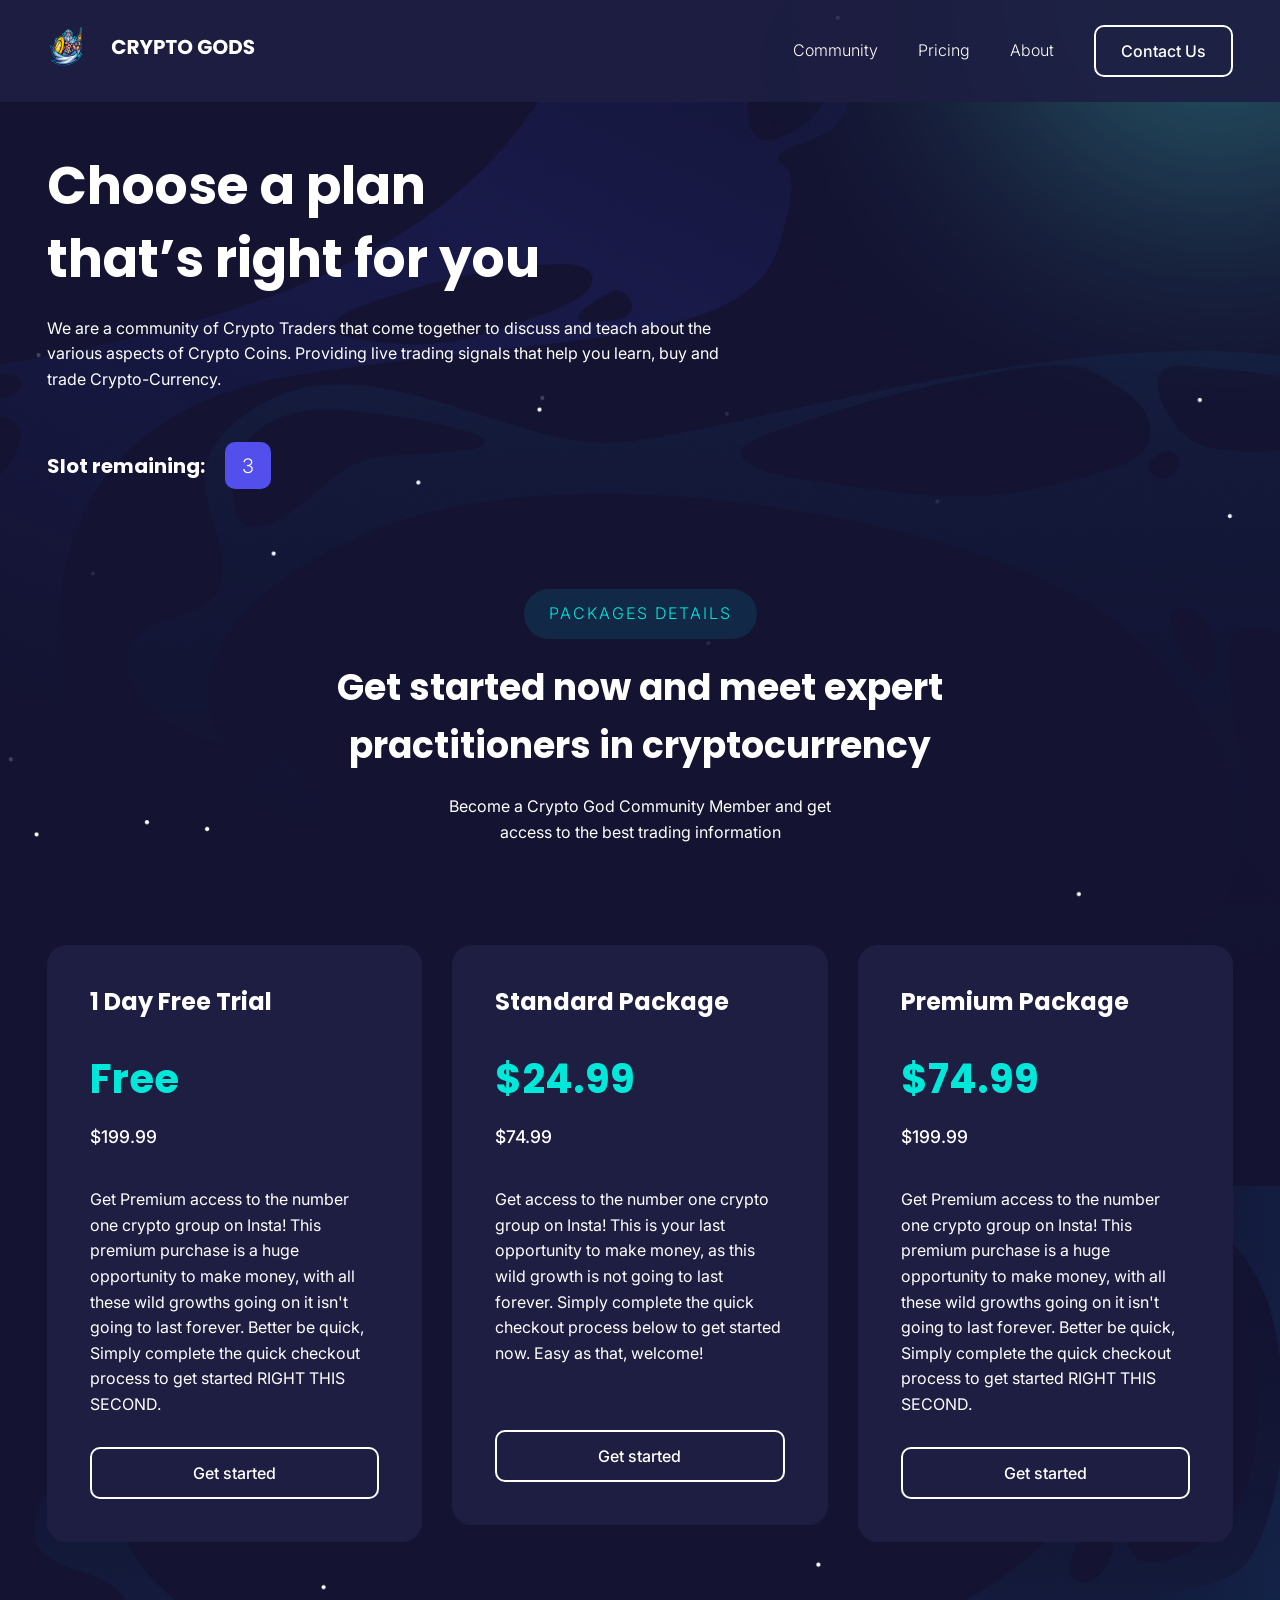
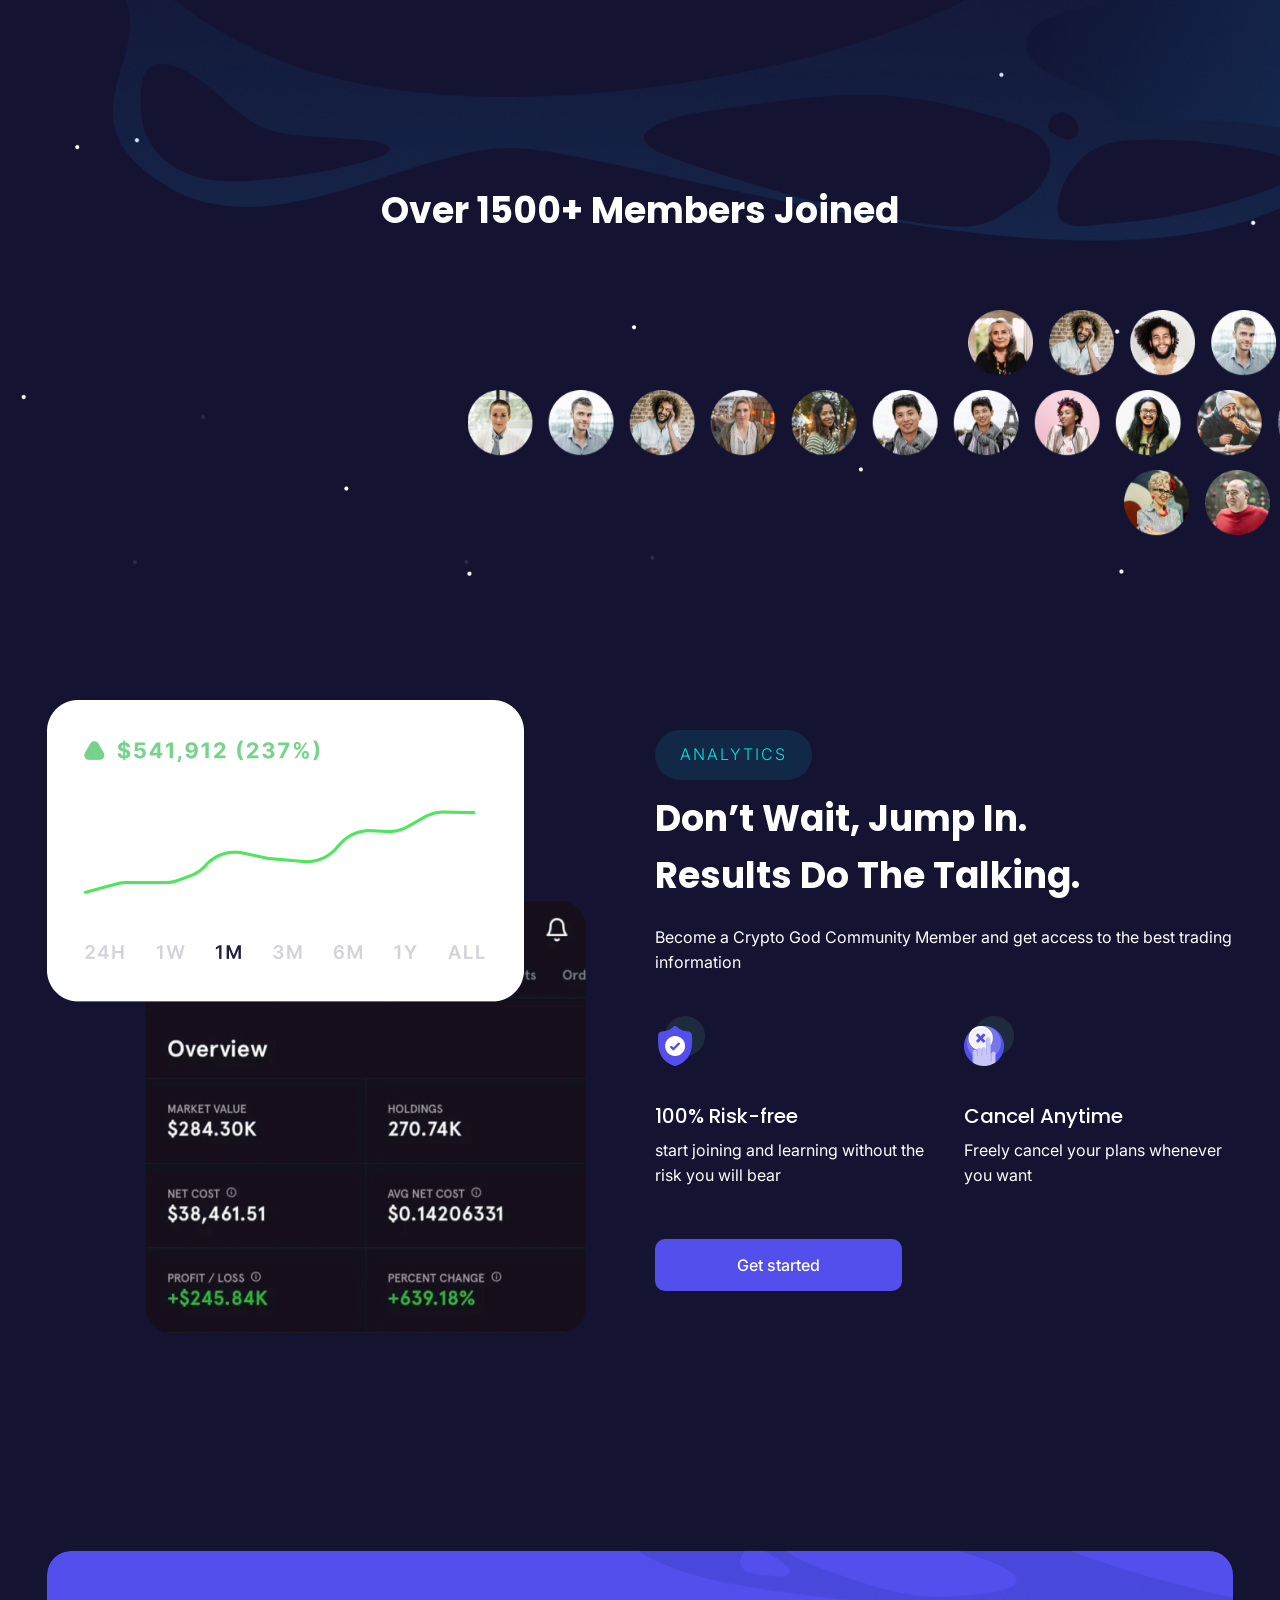
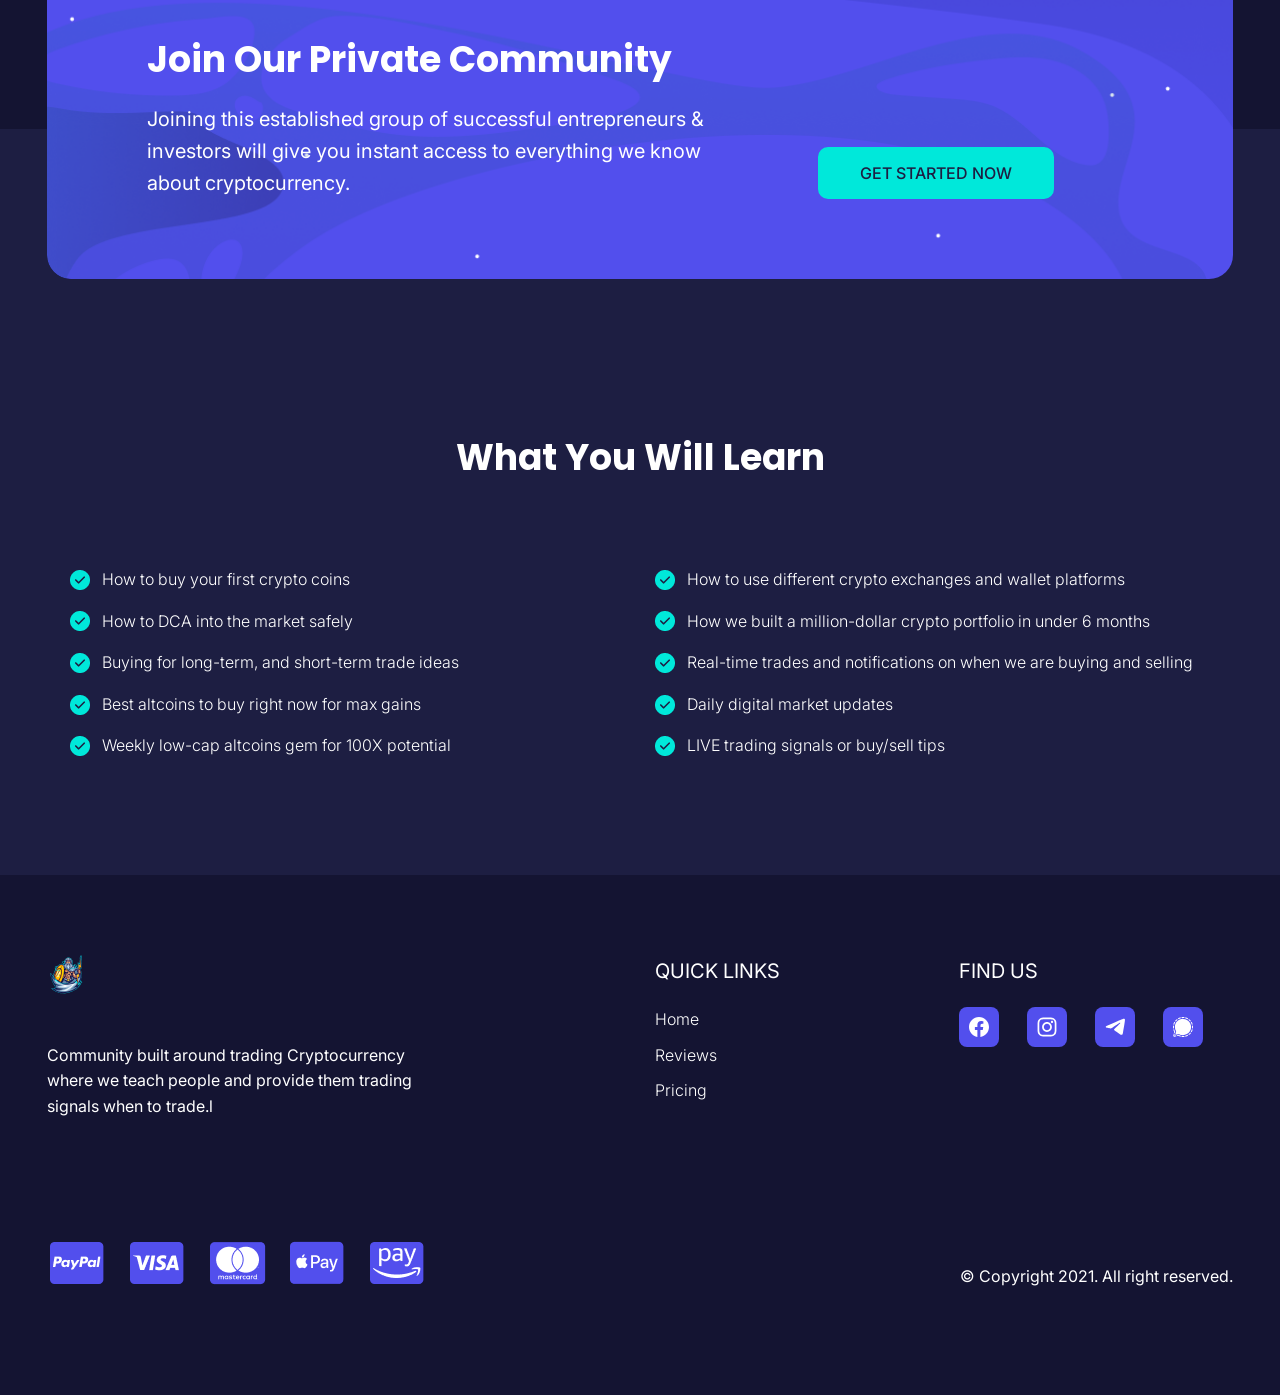
==== commit 255a6daa: "both pages linked" ====
--- a/src/pricing.html
+++ b/src/pricing.html
@@ -18,7 +18,7 @@
 		<header class="header">
 			<nav class="nav">
 				<div class="container nav__container">
-					<a href="#" class="logo">
+					<a href="./index.html" class="logo">
 						<img src="./img/logo.png" alt="Crypto God" class="img-fluid" />
 					</a>
 					<ul class="menu">
@@ -293,7 +293,7 @@
 						<p class="p__text p__text-big white mb-2">QUICK LINKS</p>
 						<ul class="links__list">
 							<li class="mb-1">
-								<a class="white" href="#">Home</a>
+								<a class="white" href="./index.html">Home</a>
 							</li>
 							<li class="mb-1">
 								<a class="white" href="#">Reviews</a>
